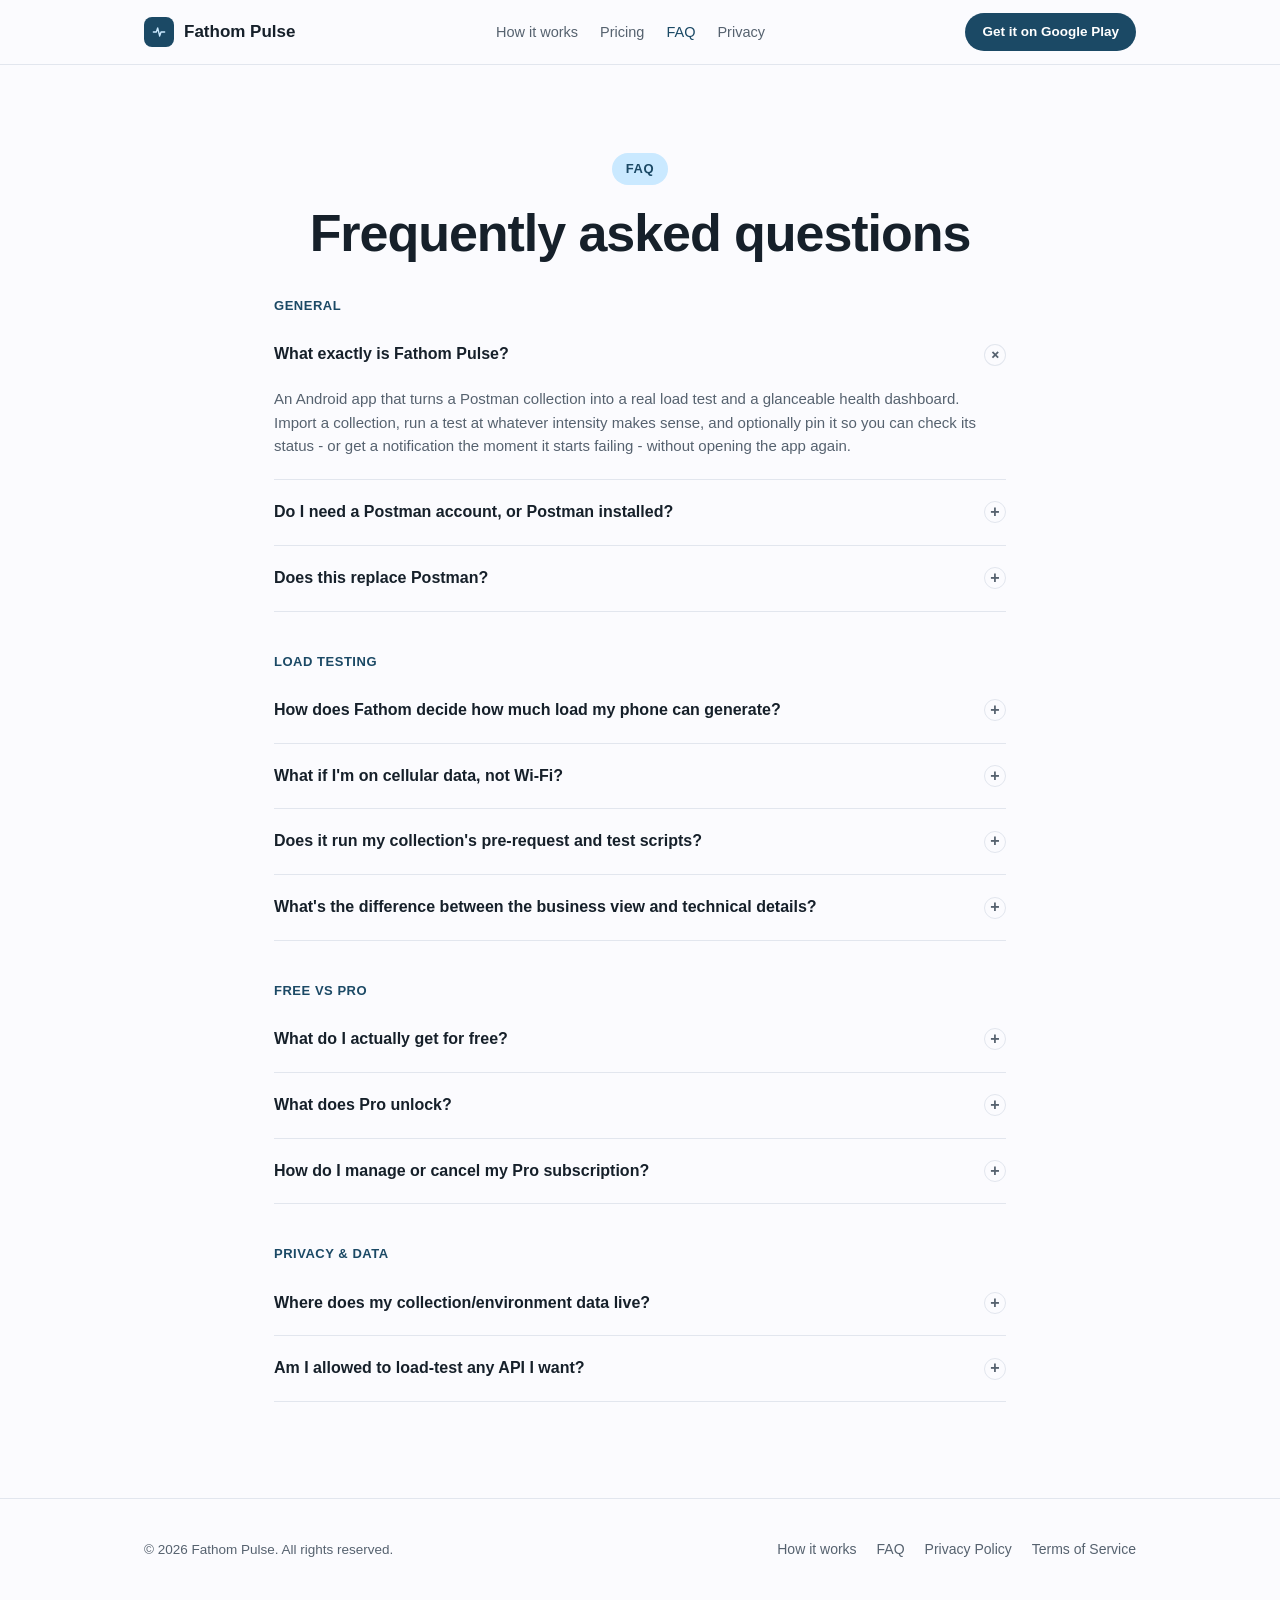
==== faq.html @ aabc1c05 "first commit" ====
<!doctype html>
<html lang="en">
<head>
<meta charset="utf-8" />
<meta name="viewport" content="width=device-width, initial-scale=1" />
<title>FAQ - Fathom Pulse</title>
<meta name="description" content="Answers to common questions about Fathom Pulse: how load testing works, what's free vs Pro, privacy, and subscription management." />
<link rel="icon" href="data:image/svg+xml,<svg xmlns=%22http://www.w3.org/2000/svg%22 viewBox=%220 0 108 108%22><rect width=%22108%22 height=%22108%22 rx=%2222%22 fill=%22%231b4965%22/><path d=%22M20 54 L38 54 L46 30 L58 78 L66 54 L88 54%22 fill=%22none%22 stroke=%22%23cae9ff%22 stroke-width=%226%22 stroke-linecap=%22round%22 stroke-linejoin=%22round%22/></svg>" />
<link rel="stylesheet" href="styles.css" />
</head>
<body>

<header class="site-header">
  <div class="wrap">
    <a class="brand" href="index.html">
      <span class="mark">
        <svg viewBox="0 0 108 108" fill="none" xmlns="http://www.w3.org/2000/svg">
          <path d="M20 54 L38 54 L46 30 L58 78 L66 54 L88 54" stroke="#cae9ff" stroke-width="8" stroke-linecap="round" stroke-linejoin="round" />
        </svg>
      </span>
      Fathom Pulse
    </a>
    <nav class="primary">
      <a href="how-to.html">How it works</a>
      <a href="index.html#pricing">Pricing</a>
      <a href="faq.html" class="current">FAQ</a>
      <a href="privacy.html">Privacy</a>
    </nav>
    <a class="btn btn-primary btn-sm" href="https://play.google.com/store/apps/details?id=com.fathom.pulse">Get it on Google Play</a>
  </div>
</header>

<section class="hero" style="padding-bottom: 8px;">
  <div class="wrap">
    <span class="eyebrow">FAQ</span>
    <h1>Frequently asked questions</h1>
  </div>
</section>

<section style="padding-top: 8px;">
  <div class="wrap" style="max-width: 780px;">

    <div class="faq-group-title">General</div>

    <details class="faq-item" open>
      <summary>What exactly is Fathom Pulse?<span class="plus">+</span></summary>
      <div class="faq-body">
        <p>An Android app that turns a Postman collection into a real load test and a
        glanceable health dashboard. Import a collection, run a test at whatever intensity
        makes sense, and optionally pin it so you can check its status - or get a notification
        the moment it starts failing - without opening the app again.</p>
      </div>
    </details>

    <details class="faq-item">
      <summary>Do I need a Postman account, or Postman installed?<span class="plus">+</span></summary>
      <div class="faq-body">
        <p>No. Fathom reads the standard Postman v2.1 collection/environment JSON format -
        the same file you'd get from Postman's own "Export" button - but it doesn't talk to
        Postman's servers or require any Postman account.</p>
      </div>
    </details>

    <details class="faq-item">
      <summary>Does this replace Postman?<span class="plus">+</span></summary>
      <div class="faq-body">
        <p>No - Fathom isn't for building or editing requests in detail, and it doesn't try
        to be. It's a focused tool for one job: pulse-checking APIs you already have a
        collection for, especially in a load-testing/monitoring context, from a phone rather
        than a laptop.</p>
      </div>
    </details>

    <div class="faq-group-title">Load testing</div>

    <details class="faq-item">
      <summary>How does Fathom decide how much load my phone can generate?<span class="plus">+</span></summary>
      <div class="faq-body">
        <p>Before ramping up, it checks your device's CPU core count, available RAM, and
        network type, and computes a concurrency ceiling from that. Light, Medium, and Heavy
        are percentages of that ceiling (15%, 40%, 100%), so a preset never asks for more than
        your specific phone can actually generate.</p>
        <p>A short calibration burst also runs first - if the target is already failing or
        very slow at low concurrency, Fathom stops before ramping up rather than pushing a
        target that's clearly already in trouble.</p>
      </div>
    </details>

    <details class="faq-item">
      <summary>What if I'm on cellular data, not Wi-Fi?<span class="plus">+</span></summary>
      <div class="faq-body">
        <p>The Heavy preset is automatically capped on cellular, to avoid carrier throttling
        making a result look worse than the target actually performed.</p>
      </div>
    </details>

    <details class="faq-item">
      <summary>Does it run my collection's pre-request and test scripts?<span class="plus">+</span></summary>
      <div class="faq-body">
        <p>Yes (Pro) - a real embedded JavaScript engine executes your collection's actual,
        unmodified script source, including HMAC signing helpers and
        <code>pm.environment.set(...)</code>/<code>pm.environment.get(...)</code>. A token a
        "Login" request's test script captures is available to every later request in that
        same run, in collection order. Assertion helpers (<code>pm.test</code>,
        <code>pm.expect</code>) are accepted but treated as no-ops - Fathom is a load tool, not
        a correctness/assertion tool.</p>
      </div>
    </details>

    <details class="faq-item">
      <summary>What's the difference between the business view and technical details?<span class="plus">+</span></summary>
      <div class="faq-body">
        <p>Every result opens on a plain green/amber/red verdict with a one-sentence reason -
        meant to be read in two seconds. "Show technical details" (Pro) expands into latency
        percentiles, throughput/latency-over-time charts, and a per-endpoint breakdown of
        which request is the weakest link.</p>
      </div>
    </details>

    <div class="faq-group-title">Free vs Pro</div>

    <details class="faq-item">
      <summary>What do I actually get for free?<span class="plus">+</span></summary>
      <div class="faq-body">
        <p>Unlimited imports, Light and Medium load presets, the business-friendly verdict,
        the last 3 runs kept per collection, and 1 pinned dashboard flow - genuinely usable on
        its own for a quick pulse-check.</p>
      </div>
    </details>

    <details class="faq-item">
      <summary>What does Pro unlock?<span class="plus">+</span></summary>
      <div class="faq-body">
        <p>The Heavy preset and Advanced mode (your own concurrency/duration/ramp-up),
        technical details and charts, pre-request/test script execution, up to 10 pinned
        dashboard flows and 10 kept runs per collection, periodic auto-check with failure
        notifications and the home-screen widget, and <code>.zip</code> bundle import. See the
        <a href="index.html#pricing">full comparison</a>.</p>
      </div>
    </details>

    <details class="faq-item">
      <summary>How do I manage or cancel my Pro subscription?<span class="plus">+</span></summary>
      <div class="faq-body">
        <p>Pro is billed and managed entirely through Google Play, like any other Play
        subscription - open the Play Store app, go to <strong>Payments &amp; subscriptions →
        Subscriptions</strong>, and find Fathom Pulse there to change or cancel it. Fathom
        itself never sees or stores your payment details.</p>
      </div>
    </details>

    <div class="faq-group-title">Privacy &amp; data</div>

    <details class="faq-item">
      <summary>Where does my collection/environment data live?<span class="plus">+</span></summary>
      <div class="faq-body">
        <p>On your device, in local storage - Fathom has no backend of its own and no account
        system. The only network traffic it ever makes on your behalf is the actual HTTP
        requests your collection defines, sent straight to whatever URL you configured, plus
        Google Play Billing and AdMob's own traffic. See the
        <a href="privacy.html">Privacy Policy</a> for the full detail.</p>
      </div>
    </details>

    <details class="faq-item">
      <summary>Am I allowed to load-test any API I want?<span class="plus">+</span></summary>
      <div class="faq-body">
        <p>Only ones you own or are otherwise authorized to test - see the
        <a href="terms.html">Terms of Service</a>. Fathom is a legitimate testing tool, not a
        way to attack a service you don't have permission to load.</p>
      </div>
    </details>

  </div>
</section>

<footer class="site-footer">
  <div class="wrap">
    <div class="copyright">© 2026 Fathom Pulse. All rights reserved.</div>
    <div class="links">
      <a href="how-to.html">How it works</a>
      <a href="faq.html">FAQ</a>
      <a href="privacy.html">Privacy Policy</a>
      <a href="terms.html">Terms of Service</a>
    </div>
  </div>
</footer>

</body>
</html>
---- styles.css ----
/* Fathom Pulse marketing site - shared styles */

:root {
  color-scheme: light dark;

  --brand: #1b4965;
  --brand-strong: #123449;
  --accent: #5fa8d3;
  --accent-soft: #cae9ff;

  --bg: #fbfbfe;
  --surface: #ffffff;
  --surface-2: #f2f4f8;
  --border: #e2e6ee;
  --text: #16202a;
  --text-muted: #56626f;

  --good: #0ca30c;
  --warn: #d98c00;
  --bad: #d03b3b;

  --radius: 14px;
  --radius-sm: 8px;
  --shadow: 0 1px 2px rgba(16, 24, 32, 0.04), 0 8px 24px rgba(16, 24, 32, 0.06);
  --max-width: 1040px;
}

@media (prefers-color-scheme: dark) {
  :root {
    --bg: #0e1520;
    --surface: #141d29;
    --surface-2: #1a2532;
    --border: #263140;
    --text: #eaf0f6;
    --text-muted: #9aa8b6;
    --accent: #7cbde0;
    --accent-soft: #234258;
    --shadow: 0 1px 2px rgba(0, 0, 0, 0.2), 0 8px 24px rgba(0, 0, 0, 0.3);
  }
}

* {
  box-sizing: border-box;
}

html {
  scroll-behavior: smooth;
}

body {
  margin: 0;
  background: var(--bg);
  color: var(--text);
  font-family: -apple-system, BlinkMacSystemFont, "Segoe UI", Roboto, Helvetica, Arial, sans-serif;
  line-height: 1.55;
  -webkit-font-smoothing: antialiased;
}

img {
  max-width: 100%;
}

a {
  color: var(--brand);
  text-decoration: none;
}

@media (prefers-color-scheme: dark) {
  a {
    color: var(--accent);
  }
}

a:hover {
  text-decoration: underline;
}

.wrap {
  max-width: var(--max-width);
  margin: 0 auto;
  padding: 0 24px;
}

/* ---- Header ---- */

.site-header {
  border-bottom: 1px solid var(--border);
  position: sticky;
  top: 0;
  background: color-mix(in srgb, var(--bg) 88%, transparent);
  backdrop-filter: blur(8px);
  z-index: 10;
}

.site-header .wrap {
  display: flex;
  align-items: center;
  justify-content: space-between;
  height: 64px;
  gap: 16px;
}

.brand {
  display: flex;
  align-items: center;
  gap: 10px;
  font-weight: 700;
  font-size: 17px;
  color: var(--text);
}

.brand:hover {
  text-decoration: none;
}

.brand .mark {
  width: 30px;
  height: 30px;
  border-radius: 8px;
  background: var(--brand);
  display: flex;
  align-items: center;
  justify-content: center;
  flex: none;
}

.brand .mark svg {
  width: 18px;
  height: 18px;
}

nav.primary {
  display: flex;
  align-items: center;
  gap: 22px;
  font-size: 14.5px;
  font-weight: 500;
}

nav.primary a {
  color: var(--text-muted);
}

nav.primary a:hover {
  color: var(--text);
  text-decoration: none;
}

nav.primary a.current {
  color: var(--brand);
}

@media (prefers-color-scheme: dark) {
  nav.primary a.current {
    color: var(--accent);
  }
}

.nav-toggle {
  display: none;
}

@media (max-width: 720px) {
  nav.primary {
    display: none;
  }
}

/* ---- Buttons ---- */

.btn {
  display: inline-flex;
  align-items: center;
  gap: 8px;
  padding: 11px 20px;
  border-radius: 999px;
  font-weight: 600;
  font-size: 14.5px;
  border: 1px solid transparent;
  cursor: pointer;
}

.btn:hover {
  text-decoration: none;
}

.btn-primary {
  background: var(--brand);
  color: #fff;
}

.btn-primary:hover {
  background: var(--brand-strong);
}

.btn-ghost {
  background: transparent;
  border-color: var(--border);
  color: var(--text);
}

.btn-ghost:hover {
  background: var(--surface-2);
}

.btn-sm {
  padding: 8px 16px;
  font-size: 13.5px;
}

/* ---- Hero ---- */

.hero {
  padding: 88px 0 64px;
  text-align: center;
}

.hero .eyebrow {
  display: inline-block;
  font-size: 13px;
  font-weight: 700;
  letter-spacing: 0.04em;
  text-transform: uppercase;
  color: var(--brand);
  background: var(--accent-soft);
  padding: 6px 14px;
  border-radius: 999px;
  margin-bottom: 20px;
}

@media (prefers-color-scheme: dark) {
  .hero .eyebrow {
    color: var(--accent);
  }
}

.hero h1 {
  font-size: clamp(32px, 5vw, 52px);
  line-height: 1.1;
  margin: 0 0 18px;
  letter-spacing: -0.02em;
}

.hero p.lead {
  font-size: 19px;
  color: var(--text-muted);
  max-width: 620px;
  margin: 0 auto 32px;
}

.hero .actions {
  display: flex;
  justify-content: center;
  gap: 12px;
  flex-wrap: wrap;
}

/* ---- Sections ---- */

section {
  padding: 56px 0;
}

section.alt {
  background: var(--surface-2);
  border-top: 1px solid var(--border);
  border-bottom: 1px solid var(--border);
}

h2.section-title {
  font-size: clamp(24px, 3.4vw, 32px);
  letter-spacing: -0.01em;
  margin: 0 0 12px;
  text-align: center;
}

p.section-sub {
  text-align: center;
  color: var(--text-muted);
  max-width: 560px;
  margin: 0 auto 40px;
  font-size: 16px;
}

/* ---- Feature grid ---- */

.grid {
  display: grid;
  grid-template-columns: repeat(3, 1fr);
  gap: 20px;
}

@media (max-width: 780px) {
  .grid {
    grid-template-columns: 1fr;
  }
}

.card {
  background: var(--surface);
  border: 1px solid var(--border);
  border-radius: var(--radius);
  padding: 24px;
  box-shadow: var(--shadow);
}

.card .icon {
  width: 40px;
  height: 40px;
  border-radius: 10px;
  background: var(--accent-soft);
  color: var(--brand);
  display: flex;
  align-items: center;
  justify-content: center;
  margin-bottom: 14px;
}

@media (prefers-color-scheme: dark) {
  .card .icon {
    color: var(--accent);
  }
}

.card h3 {
  font-size: 17px;
  margin: 0 0 8px;
}

.card p {
  color: var(--text-muted);
  font-size: 14.5px;
  margin: 0;
}

/* ---- Pricing ---- */

.pricing-grid {
  display: grid;
  grid-template-columns: 1fr 1fr;
  gap: 24px;
  align-items: stretch;
}

@media (max-width: 720px) {
  .pricing-grid {
    grid-template-columns: 1fr;
  }
}

.plan {
  background: var(--surface);
  border: 1px solid var(--border);
  border-radius: var(--radius);
  padding: 32px 28px;
  box-shadow: var(--shadow);
  display: flex;
  flex-direction: column;
}

.plan.pro {
  border-color: var(--brand);
  position: relative;
}

.plan .plan-name {
  font-size: 13px;
  font-weight: 700;
  text-transform: uppercase;
  letter-spacing: 0.04em;
  color: var(--text-muted);
  margin-bottom: 10px;
}

.plan.pro .plan-name {
  color: var(--brand);
}

@media (prefers-color-scheme: dark) {
  .plan.pro .plan-name {
    color: var(--accent);
  }
}

.plan .price {
  font-size: 34px;
  font-weight: 700;
  margin-bottom: 4px;
}

.plan .price span {
  font-size: 15px;
  font-weight: 500;
  color: var(--text-muted);
}

.plan .plan-sub {
  color: var(--text-muted);
  font-size: 14px;
  margin-bottom: 22px;
}

.plan ul {
  list-style: none;
  padding: 0;
  margin: 0 0 24px;
  flex: 1;
}

.plan ul li {
  display: flex;
  gap: 10px;
  align-items: flex-start;
  padding: 7px 0;
  font-size: 14.5px;
}

.plan ul li .tick {
  flex: none;
  width: 18px;
  height: 18px;
  margin-top: 1px;
  color: var(--good);
}

.plan ul li.locked {
  color: var(--text-muted);
}

.plan ul li.locked .tick {
  color: var(--text-muted);
}

/* ---- FAQ / accordion ---- */

.faq-item {
  border-bottom: 1px solid var(--border);
}

.faq-item summary {
  cursor: pointer;
  list-style: none;
  padding: 20px 0;
  font-weight: 600;
  font-size: 16px;
  display: flex;
  align-items: center;
  justify-content: space-between;
  gap: 16px;
}

.faq-item summary::-webkit-details-marker {
  display: none;
}

.faq-item summary .plus {
  flex: none;
  width: 22px;
  height: 22px;
  border-radius: 50%;
  border: 1px solid var(--border);
  display: flex;
  align-items: center;
  justify-content: center;
  color: var(--text-muted);
  font-size: 16px;
  transition: transform 0.15s ease;
}

.faq-item[open] summary .plus {
  transform: rotate(45deg);
}

.faq-item .faq-body {
  padding: 0 0 22px;
  color: var(--text-muted);
  font-size: 15px;
  max-width: 720px;
}

.faq-body p {
  margin: 0 0 10px;
}

.faq-body p:last-child {
  margin-bottom: 0;
}

.faq-group-title {
  font-size: 13px;
  font-weight: 700;
  text-transform: uppercase;
  letter-spacing: 0.04em;
  color: var(--brand);
  margin: 40px 0 6px;
}

@media (prefers-color-scheme: dark) {
  .faq-group-title {
    color: var(--accent);
  }
}

.faq-group-title:first-child {
  margin-top: 0;
}

/* ---- How-to steps ---- */

.steps {
  counter-reset: step;
  max-width: 720px;
  margin: 0 auto;
}

.step {
  display: flex;
  gap: 20px;
  padding: 26px 0;
  border-bottom: 1px solid var(--border);
}

.step:last-child {
  border-bottom: none;
}

.step .num {
  counter-increment: step;
  flex: none;
  width: 34px;
  height: 34px;
  border-radius: 50%;
  background: var(--brand);
  color: #fff;
  font-weight: 700;
  font-size: 15px;
  display: flex;
  align-items: center;
  justify-content: center;
}

.step .num::before {
  content: counter(step);
}

.step h3 {
  margin: 0 0 6px;
  font-size: 17px;
}

.step p {
  margin: 0;
  color: var(--text-muted);
  font-size: 15px;
}

.step code {
  background: var(--surface-2);
  border: 1px solid var(--border);
  border-radius: 5px;
  padding: 1px 6px;
  font-size: 0.92em;
}

/* ---- Legal pages ---- */

.legal h1 {
  font-size: clamp(28px, 4vw, 38px);
  margin-bottom: 6px;
}

.legal .updated {
  color: var(--text-muted);
  font-size: 14px;
  margin-bottom: 40px;
}

.legal h2 {
  font-size: 20px;
  margin: 36px 0 12px;
}

.legal h3 {
  font-size: 16px;
  margin: 22px 0 8px;
}

.legal p,
.legal li {
  color: var(--text-muted);
  font-size: 15.5px;
}

.legal ul,
.legal ol {
  padding-left: 22px;
}

.legal table {
  width: 100%;
  border-collapse: collapse;
  margin: 16px 0;
  font-size: 14.5px;
}

.legal th,
.legal td {
  text-align: left;
  padding: 10px 12px;
  border: 1px solid var(--border);
  color: var(--text-muted);
}

.legal th {
  background: var(--surface-2);
  color: var(--text);
}

.callout {
  background: var(--surface-2);
  border: 1px solid var(--border);
  border-left: 3px solid var(--brand);
  border-radius: var(--radius-sm);
  padding: 16px 18px;
  margin: 20px 0;
  font-size: 14.5px;
  color: var(--text-muted);
}

/* ---- Footer ---- */

.site-footer {
  border-top: 1px solid var(--border);
  padding: 40px 0;
  margin-top: 40px;
}

.site-footer .wrap {
  display: flex;
  justify-content: space-between;
  align-items: center;
  flex-wrap: wrap;
  gap: 16px;
}

.site-footer .links {
  display: flex;
  gap: 20px;
  flex-wrap: wrap;
  font-size: 14px;
}

.site-footer .links a {
  color: var(--text-muted);
}

.site-footer .copyright {
  color: var(--text-muted);
  font-size: 13.5px;
}

.disclaimer-banner {
  background: var(--accent-soft);
  color: var(--brand);
  text-align: center;
  font-size: 13.5px;
  padding: 8px 16px;
}

@media (prefers-color-scheme: dark) {
  .disclaimer-banner {
    color: var(--accent);
  }
}
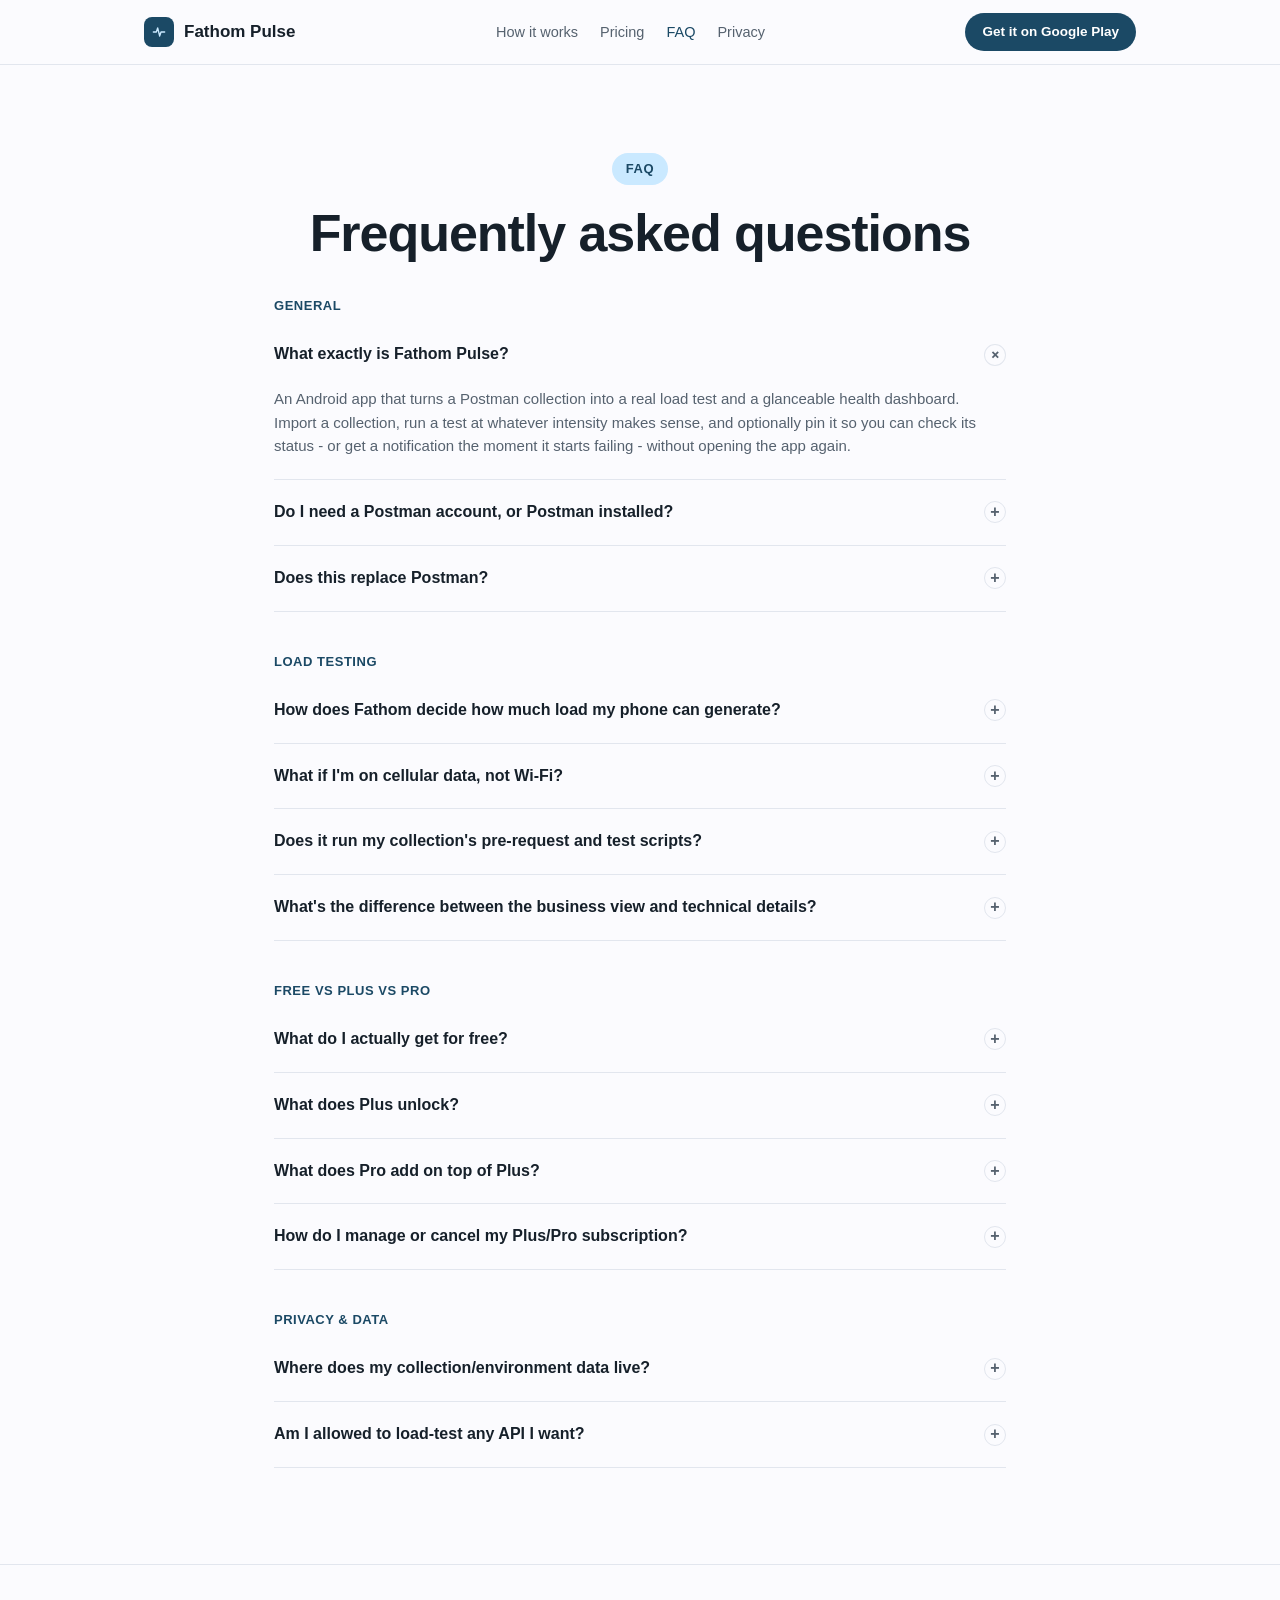
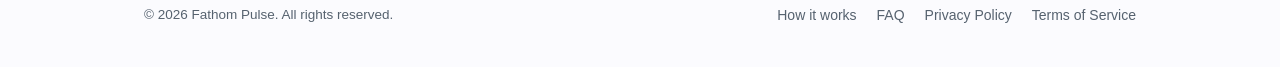
==== commit 56b1a230: "Split Pro into Plus/Pro tiers, matching the app's monetization update Plus: Heavy preset, Advanced m" ====
--- a/faq.html
+++ b/faq.html
@@ -4,7 +4,7 @@
 <meta charset="utf-8" />
 <meta name="viewport" content="width=device-width, initial-scale=1" />
 <title>FAQ - Fathom Pulse</title>
-<meta name="description" content="Answers to common questions about Fathom Pulse: how load testing works, what's free vs Pro, privacy, and subscription management." />
+<meta name="description" content="Answers to common questions about Fathom Pulse: how load testing works, what's free vs Plus vs Pro, privacy, and subscription management." />
 <link rel="icon" href="data:image/svg+xml,<svg xmlns=%22http://www.w3.org/2000/svg%22 viewBox=%220 0 108 108%22><rect width=%22108%22 height=%22108%22 rx=%2222%22 fill=%22%231b4965%22/><path d=%22M20 54 L38 54 L46 30 L58 78 L66 54 L88 54%22 fill=%22none%22 stroke=%22%23cae9ff%22 stroke-width=%226%22 stroke-linecap=%22round%22 stroke-linejoin=%22round%22/></svg>" />
 <link rel="stylesheet" href="styles.css" />
 </head>
@@ -111,13 +111,13 @@
       <summary>What's the difference between the business view and technical details?<span class="plus">+</span></summary>
       <div class="faq-body">
         <p>Every result opens on a plain green/amber/red verdict with a one-sentence reason -
-        meant to be read in two seconds. "Show technical details" (Pro) expands into latency
+        meant to be read in two seconds. "Show technical details" (Plus) expands into latency
         percentiles, throughput/latency-over-time charts, and a per-endpoint breakdown of
         which request is the weakest link.</p>
       </div>
     </details>
 
-    <div class="faq-group-title">Free vs Pro</div>
+    <div class="faq-group-title">Free vs Plus vs Pro</div>
 
     <details class="faq-item">
       <summary>What do I actually get for free?<span class="plus">+</span></summary>
@@ -129,20 +129,28 @@
     </details>
 
     <details class="faq-item">
-      <summary>What does Pro unlock?<span class="plus">+</span></summary>
+      <summary>What does Plus unlock?<span class="plus">+</span></summary>
       <div class="faq-body">
-        <p>The Heavy preset and Advanced mode (your own concurrency/duration/ramp-up),
-        technical details and charts, pre-request/test script execution, up to 10 pinned
-        dashboard flows and 10 kept runs per collection, periodic auto-check with failure
-        notifications and the home-screen widget, and <code>.zip</code> bundle import. See the
-        <a href="index.html#pricing">full comparison</a>.</p>
+        <p>The Heavy preset and Advanced mode (your own concurrency/duration/ramp-up), full
+        technical details and charts, and 10 kept runs per collection - everything you need for
+        an occasional, real load test. See the <a href="index.html#pricing">full comparison</a>.</p>
       </div>
     </details>
 
     <details class="faq-item">
-      <summary>How do I manage or cancel my Pro subscription?<span class="plus">+</span></summary>
+      <summary>What does Pro add on top of Plus?<span class="plus">+</span></summary>
       <div class="faq-body">
-        <p>Pro is billed and managed entirely through Google Play, like any other Play
+        <p>Pre-request/test script execution, periodic auto-check with failure notifications
+        and the home-screen widget, up to 10 pinned dashboard flows, and <code>.zip</code>
+        bundle import - the tier for running a flow unattended rather than testing it once. See
+        the <a href="index.html#pricing">full comparison</a>.</p>
+      </div>
+    </details>
+
+    <details class="faq-item">
+      <summary>How do I manage or cancel my Plus/Pro subscription?<span class="plus">+</span></summary>
+      <div class="faq-body">
+        <p>Both are billed and managed entirely through Google Play, like any other Play
         subscription - open the Play Store app, go to <strong>Payments &amp; subscriptions →
         Subscriptions</strong>, and find Fathom Pulse there to change or cancel it. Fathom
         itself never sees or stores your payment details.</p>
--- a/styles.css
+++ b/styles.css
@@ -337,12 +337,12 @@
 
 .pricing-grid {
   display: grid;
-  grid-template-columns: 1fr 1fr;
-  gap: 24px;
+  grid-template-columns: repeat(3, 1fr);
+  gap: 20px;
   align-items: stretch;
 }
 
-@media (max-width: 720px) {
+@media (max-width: 960px) {
   .pricing-grid {
     grid-template-columns: 1fr;
   }
